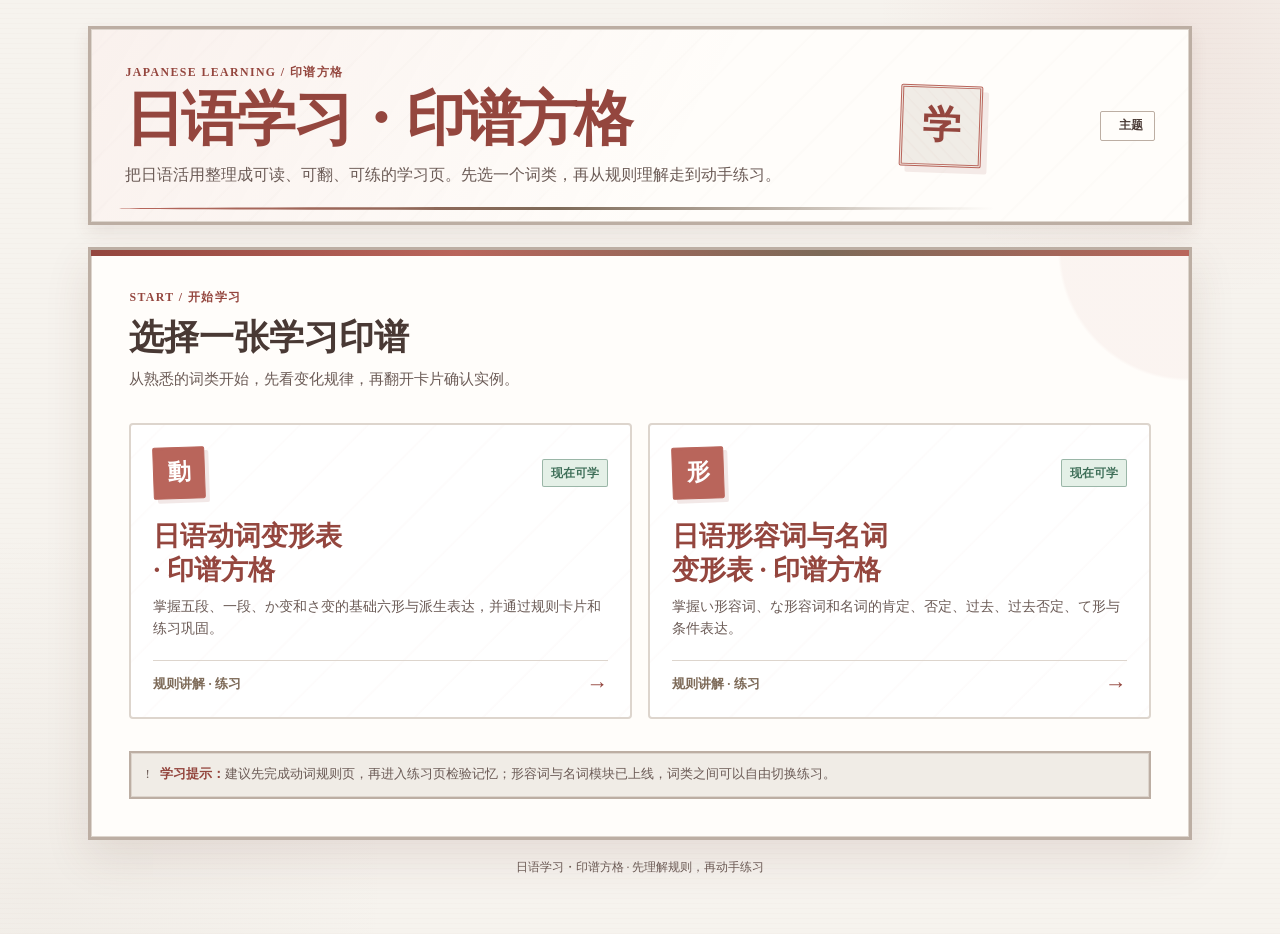
==== index.html @ 42e089d3 "fix: UI P0-P1 修复 + 双层直角框统一风格 - P0 对比度：5 套主题 muted/accent/success/danger 全部加深至 WCAG AA（muted 4.78-5.8" ====
<!doctype html>
<html lang="zh-CN">
<head>
  <meta charset="utf-8">
  <meta name="viewport" content="width=device-width, initial-scale=1">
  <link rel="stylesheet" href="css/themes.css">
  <script>
    /* Nihongo-Learn · 主题管理器（共享）
     * 三页统一引入（<head> 内同步执行，避免首屏闪烁）。
     * 用法：NihongoTheme.init() 初始化；NihongoTheme.apply(id) 切换；
     *       NihongoTheme.updateSwitcher() 同步面板选中态（渲染后调用）。
     * 持久化：localStorage "nihongo-learn-theme"（全站共享，三页一致）。
     */
    (function () {
      "use strict";

      var THEME_KEY = "nihongo-learn-theme";
      var DEFAULT_THEME = "aka";
      var THEMES = ["aka", "sumi", "koke", "kon", "fuji"];
      var THEME_LABELS = {
        aka: "印谱・朱红",
        sumi: "墨流・墨青",
        koke: "苔庭・苔绿",
        kon: "蓝染・绀蓝",
        fuji: "藤棚・藤紫"
      };

      function current() {
        try {
          var value = window.localStorage.getItem(THEME_KEY);
          return THEMES.indexOf(value) >= 0 ? value : DEFAULT_THEME;
        } catch (error) {
          return DEFAULT_THEME;
        }
      }

      function apply(themeId) {
        var id = THEMES.indexOf(themeId) >= 0 ? themeId : DEFAULT_THEME;
        document.documentElement.setAttribute("data-theme", id);
        try {
          window.localStorage.setItem(THEME_KEY, id);
        } catch (error) {
          /* 隐私模式等场景静默降级 */
        }
        return id;
      }

      function updateSwitcher() {
        var active = current();
        var options = document.querySelectorAll(".theme-option[data-theme-id]");
        for (var i = 0; i < options.length; i += 1) {
          options[i].setAttribute("aria-pressed", String(options[i].getAttribute("data-theme-id") === active));
        }
        var buttons = document.querySelectorAll(".theme-switcher-button");
        for (var j = 0; j < buttons.length; j += 1) {
          buttons[j].setAttribute("aria-label", "切换主题配色，当前：" + (THEME_LABELS[active] || active));
        }
      }

      function init() {
        apply(current());
      }

      window.NihongoTheme = {
        apply: apply,
        current: current,
        updateSwitcher: updateSwitcher,
        init: init,
        themes: THEMES,
        labels: THEME_LABELS
      };
    })();

  </script>
  <meta name="color-scheme" content="light">
  <meta name="description" content="日语学习・印谱方格：用清晰的表格、规则卡片和练习整理日语活用。">
  <title>日语学习・印谱方格</title>
  <style>
    /* 主题变量已外置至 css/themes.css（NihongoTheme 驱动） */

    * {
      box-sizing: border-box;
    }

    html {
      scroll-behavior: smooth;
    }

    body {
      min-width: 320px;
      margin: 0;
      color: var(--ink);
      background:
        radial-gradient(circle at 91% 2%, rgba(var(--vermilion-rgb), .1), transparent 18rem),
        radial-gradient(circle at 3% 94%, rgba(var(--accent-rgb), .06), transparent 22rem),
        repeating-linear-gradient(0deg, rgba(var(--vermilion-deep-rgb), .018) 0 1px, transparent 1px 5px),
        var(--paper);
      font-size: 15px;
      line-height: 1.55;
    }

    body::before {
      position: fixed;
      z-index: -1;
      inset: 0;
      pointer-events: none;
      background:
        repeating-radial-gradient(circle at 0 100%, transparent 0 17px, rgba(var(--vermilion-rgb), .04) 18px 19px, transparent 20px 36px),
        linear-gradient(135deg, transparent 0 47%, rgba(var(--vermilion-rgb), .022) 48% 49%, transparent 50% 100%);
      background-size: 72px 42px, 100% 100%;
      opacity: .42;
    }

    a {
      color: inherit;
    }

    a:focus-visible {
      outline: 3px solid rgba(var(--vermilion-deep-rgb), .48);
      outline-offset: 4px;
    }

    .visually-hidden {
      position: absolute;
      width: 1px;
      height: 1px;
      padding: 0;
      margin: -1px;
      overflow: hidden;
      clip: rect(0, 0, 0, 0);
      white-space: nowrap;
      border: 0;
    }

    .page {
      width: min(1180px, 100%);
      margin: 0 auto;
      padding: 26px clamp(12px, 3vw, 42px) 58px;
    }

    .eyebrow {
      margin: 0 0 6px;
      color: var(--vermilion-deep);
      font-size: .74rem;
      font-weight: 900;
      letter-spacing: .12em;
      text-transform: uppercase;
    }

    .page-heading {
      position: relative;
      display: flex;
      align-items: center;
      justify-content: space-between;
      gap: 20px;
      padding: clamp(20px, 4vw, 34px);
      border: 3px solid var(--line-strong);
      border-radius: 0;
      background:
        linear-gradient(120deg, rgba(var(--vermilion-rgb), .08), transparent 55%),
        repeating-linear-gradient(135deg, transparent 0 18px, rgba(var(--accent-rgb), .018) 19px 20px, transparent 21px 38px),
        var(--surface);
      box-shadow: var(--shadow-small), inset 0 0 0 1px var(--line);
      overflow: hidden;
    }

    .page-heading::after {
      position: absolute;
      right: 28px;
      bottom: 12px;
      left: 28px;
      height: 3px;
      border-radius: 50%;
      background: linear-gradient(90deg, var(--vermilion), var(--accent-muted), transparent 84%);
      content: "";
    }

    .page-heading > * {
      position: relative;
      z-index: 1;
    }

    .page-heading h1 {
      margin: 0;
      color: var(--vermilion-deep);
      font-family: var(--display);
      font-size: clamp(2rem, 5vw, 3.7rem);
      letter-spacing: -.05em;
      line-height: 1.1;
    }

    .page-heading p:last-child {
      max-width: 700px;
      margin: 11px 0 0;
      color: var(--muted);
      font-size: 1rem;
    }

    .page-heading-mark {
      display: grid;
      width: 82px;
      height: 82px;
      flex: 0 0 auto;
      place-items: center;
      border: 3px double var(--vermilion);
      border-radius: 2px;
      color: var(--vermilion-deep);
      background:
        repeating-linear-gradient(45deg, transparent 0 8px, rgba(var(--vermilion-rgb), .035) 9px 10px),
        var(--wash);
      box-shadow: 6px 6px 0 rgba(var(--vermilion-deep-rgb), .1);
      font-family: var(--display);
      font-size: 2.4rem;
      font-weight: 900;
      transform: rotate(2deg);
    }

    .home-shell {
      position: relative;
      display: grid;
      gap: 32px;
      margin-top: 22px;
      padding: clamp(18px, 4vw, 38px);
      border: 3px solid var(--line-strong);
      border-radius: 0;
      background:
        radial-gradient(circle at 100% 0, rgba(var(--vermilion-rgb), .06) 0 8rem, transparent 8.2rem),
        var(--surface);
      box-shadow: var(--shadow), inset 0 0 0 1px var(--line);
      isolation: isolate;
      overflow: hidden;
    }

    .home-shell::before {
      position: absolute;
      z-index: 2;
      inset: 0 0 auto;
      height: 6px;
      background: linear-gradient(90deg, var(--vermilion-deep), var(--vermilion), var(--accent-muted), var(--vermilion));
      content: "";
    }

    .section-heading {
      display: grid;
      gap: 4px;
    }

    .section-heading h2 {
      margin: 0;
      color: var(--ink);
      font-family: var(--display);
      font-size: clamp(1.5rem, 3vw, 2.2rem);
      line-height: 1.2;
    }

    .section-heading p:last-child {
      max-width: 700px;
      margin: 5px 0 0;
      color: var(--muted);
    }

    .module-grid {
      display: grid;
      grid-template-columns: repeat(2, minmax(0, 1fr));
      gap: 16px;
    }

    .module-card {
      display: grid;
      min-height: 280px;
      gap: 20px;
      padding: 22px;
      border: 2px solid var(--line);
      border-radius: 4px;
      background:
        repeating-linear-gradient(135deg, transparent 0 22px, rgba(var(--vermilion-rgb), .018) 23px 24px, transparent 25px 48px),
        var(--surface-strong);
      text-decoration: none;
      transition: border-color .25s ease, box-shadow .25s ease, transform .25s ease, background-color .25s ease;
    }

    a.module-card:hover {
      border-color: var(--vermilion);
      background-color: var(--vermilion-soft);
      box-shadow: 7px 8px 0 rgba(var(--vermilion-deep-rgb), .1);
      transform: translateY(-3px);
    }

    .module-card.is-coming-soon {
      border-style: dashed;
      background: var(--wash);
      opacity: .86;
    }

    .module-card-top,
    .module-card-footer {
      display: flex;
      align-items: center;
      justify-content: space-between;
      gap: 12px;
    }

    .module-seal {
      display: grid;
      width: 52px;
      height: 52px;
      place-items: center;
      border: 3px double var(--vermilion);
      border-radius: 2px;
      color: var(--surface-strong);
      background: var(--vermilion);
      box-shadow: 4px 4px 0 rgba(var(--vermilion-deep-rgb), .12);
      font-family: var(--display);
      font-size: 1.45rem;
      font-weight: 900;
      transform: rotate(-2deg);
    }

    .is-coming-soon .module-seal {
      border-color: var(--accent-muted);
      color: var(--vermilion-deep);
      background: var(--surface-strong);
      box-shadow: none;
    }

    .module-status {
      padding: 4px 8px;
      border: 1px solid var(--line-strong);
      border-radius: 2px;
      color: var(--muted);
      background: var(--wash);
      font-size: .74rem;
      font-weight: 900;
    }

    .module-status.is-ready {
      border-color: rgba(var(--success-rgb), .45);
      color: var(--success);
      background: var(--success-soft);
    }

    .module-card h3 {
      margin: 0;
      color: var(--vermilion-deep);
      font-family: var(--display);
      font-size: clamp(1.25rem, 2.5vw, 1.7rem);
      line-height: 1.25;
    }

    .module-card p {
      margin: 9px 0 0;
      color: var(--muted);
      font-size: .88rem;
    }

    .module-card-footer {
      align-self: end;
      padding-top: 13px;
      border-top: 1px solid var(--line);
      color: var(--accent-muted);
      font-size: .8rem;
      font-weight: 900;
    }

    .module-card-footer span:last-child {
      color: var(--vermilion-deep);
      font-size: 1.35rem;
      line-height: 1;
    }

    .home-note {
      display: flex;
      align-items: start;
      gap: 10px;
      padding: 12px 14px;
      border: 2px solid var(--line-strong);
      box-shadow: inset 0 0 0 1px var(--line);
      color: var(--muted);
      background: var(--wash);
      font-size: .8rem;
    }

    .home-note strong {
      color: var(--vermilion-deep);
    }

    .home-footer {
      margin-top: 18px;
      color: var(--muted);
      font-size: .74rem;
      text-align: center;
    }

    @media (max-width: 640px) {
      .page {
        padding: 12px 9px 38px;
      }

      .page-heading {
        align-items: start;
        padding: 19px 16px 23px;
      }

      .page-heading-mark {
        width: 54px;
        height: 54px;
        font-size: 1.55rem;
      }

      .page-heading p:last-child {
        font-size: .88rem;
      }

      .home-shell {
        gap: 24px;
        margin-top: 14px;
        padding: 17px 13px;
      }

      .module-grid {
        grid-template-columns: 1fr;
      }

      .module-card {
        min-height: 240px;
        padding: 18px;
      }
    }

    @media (prefers-reduced-motion: reduce) {
      *,
      *::before,
      *::after {
        scroll-behavior: auto !important;
        transition-duration: .01ms !important;
      }
    }
  </style>
</head>
<body>
  <div class="page">
    <header class="page-heading">
      <div>
        <p class="eyebrow">Japanese Learning / 印谱方格</p>
        <h1>日语学习・印谱方格</h1>
        <p>把日语活用整理成可读、可翻、可练的学习页。先选一个词类，再从规则理解走到动手练习。</p>
      </div>
      <div class="page-heading-mark" aria-hidden="true">学</div>
      <div class="theme-switcher">
        <button class="theme-switcher-button" type="button" data-action="toggle-theme-panel"
          aria-expanded="false" aria-haspopup="true">
          <span class="theme-swatch" style="background: var(--vermilion)"></span>主题
        </button>
        <div class="theme-panel" role="menu" aria-label="选择主题配色">
          <button class="theme-option" type="button" role="menuitemradio" data-action="select-theme" data-theme-id="aka" aria-pressed="false">
            <span class="theme-swatch" style="background: #b9655b"></span>印谱・朱红
          </button>
          <button class="theme-option" type="button" role="menuitemradio" data-action="select-theme" data-theme-id="sumi" aria-pressed="false">
            <span class="theme-swatch" style="background: #55617a"></span>墨流・墨青
          </button>
          <button class="theme-option" type="button" role="menuitemradio" data-action="select-theme" data-theme-id="koke" aria-pressed="false">
            <span class="theme-swatch" style="background: #5d7a52"></span>苔庭・苔绿
          </button>
          <button class="theme-option" type="button" role="menuitemradio" data-action="select-theme" data-theme-id="kon" aria-pressed="false">
            <span class="theme-swatch" style="background: #41689c"></span>蓝染・绀蓝
          </button>
          <button class="theme-option" type="button" role="menuitemradio" data-action="select-theme" data-theme-id="fuji" aria-pressed="false">
            <span class="theme-swatch" style="background: #8a72ab"></span>藤棚・藤紫
          </button>
        </div>
      </div>
    </header>

    <main class="home-shell">
      <section aria-labelledby="module-title">
        <div class="section-heading">
          <p class="eyebrow">Start / 开始学习</p>
          <h2 id="module-title">选择一张学习印谱</h2>
          <p>从熟悉的词类开始，先看变化规律，再翻开卡片确认实例。</p>
        </div>
      </section>

      <section class="module-grid" aria-label="学习内容">
        <a class="module-card" href="verb-conjugation-stamp.html?view=rules">
          <div class="module-card-top">
            <span class="module-seal" aria-hidden="true">動</span>
            <span class="module-status is-ready">现在可学</span>
          </div>
          <div>
            <h3>日语动词变形表<br>· 印谱方格</h3>
            <p>掌握五段、一段、か变和さ变的基础六形与派生表达，并通过规则卡片和练习巩固。</p>
          </div>
          <div class="module-card-footer">
            <span>规则讲解 · 练习</span>
            <span aria-hidden="true">→</span>
          </div>
        </a>

        <a class="module-card" href="adj-noun-stamp.html?view=rules">
          <div class="module-card-top">
            <span class="module-seal" aria-hidden="true">形</span>
            <span class="module-status is-ready">现在可学</span>
          </div>
          <div>
            <h3>日语形容词与名词<br>变形表 · 印谱方格</h3>
            <p>掌握い形容词、な形容词和名词的肯定、否定、过去、过去否定、て形与条件表达。</p>
          </div>
          <div class="module-card-footer">
            <span>规则讲解 · 练习</span>
            <span aria-hidden="true">→</span>
          </div>
        </a>
      </section>

      <aside class="home-note">
        <span aria-hidden="true">!</span>
        <span><strong>学习提示：</strong>建议先完成动词规则页，再进入练习页检验记忆；形容词与名词模块已上线，词类之间可以自由切换练习。</span>
      </aside>
    </main>

    <footer class="home-footer">日语学习・印谱方格 · 先理解规则，再动手练习</footer>
  </div>
  <script>
    // 首页主题切换（静态页，无 appShell 事件委托）
    document.addEventListener("click", function (event) {
      var toggle = event.target.closest("[data-action='toggle-theme-panel']");
      if (toggle) {
        var switcher = toggle.closest(".theme-switcher");
        if (switcher) {
          var open = !switcher.classList.contains("is-open");
          switcher.classList.toggle("is-open", open);
          toggle.setAttribute("aria-expanded", String(open));
        }
        return;
      }
      var option = event.target.closest("[data-action='select-theme']");
      if (option) {
        window.NihongoTheme.apply(option.getAttribute("data-theme-id"));
        document.querySelectorAll(".theme-switcher").forEach(function (el) {
          el.classList.remove("is-open");
        });
        window.NihongoTheme.updateSwitcher();
      }
    });
    window.NihongoTheme.init();
    window.NihongoTheme.updateSwitcher();
  </script>
</body>
</html>
---- css/themes.css ----
/* Nihongo-Learn · 印谱方格主题系统（共享）
 * 三页（index / verb-conjugation-stamp / adj-noun-stamp）统一引入。
 * 默认「印谱・朱红」（:root），另含 墨流・苔庭・蓝染・藤棚 四套，
 * 通过 <html data-theme="..."> 切换，页面 <style> 全部引用 var(--*) 同步变色。
 */

:root {
  /* 纸面与墨色 */
  --paper: #f6f3ee;
  --surface: #fffdfa;
  --surface-strong: #ffffff;
  --ink: #493934;
  --muted: #6b5b56;
  --line: #ddd5cd;
  --line-strong: #bcaea3;

  /* 主色（印谱朱）与派生 */
  --vermilion: #b9655b;
  --vermilion-rgb: 185, 101, 91;
  --vermilion-deep: #94463e;
  --vermilion-deep-rgb: 148, 70, 62;
  --vermilion-soft: #f1dcd6;
  --accent-muted: #7d6a58;
  --accent-rgb: 155, 137, 120;
  --wash: #f0ece6;
  --wash-hover: #ebe4dc;

  /* 状态色 */
  --success: #3f6f59;
  --success-rgb: 63, 111, 89;
  --success-soft: #e4f0e7;
  --danger: #94423d;
  --danger-soft: #f6e3e0;

  /* 阴影与氛围色（rgb 供 rgba(var(--*-rgb), a) 使用） */
  --shadow: 0 18px 42px rgba(100, 55, 43, .12);
  --shadow-small: 0 7px 16px rgba(100, 55, 43, .09);
  --shadow-rgb: 100, 55, 43;
  --surface-rgb: 255, 253, 248;

  /* 排版 */
  --radius: 9px;
  --radius-small: 4px;
  --display: "Noto Serif SC", "Yu Mincho", "Hiragino Mincho ProN", serif;
  --sans: "Segoe UI", "Noto Sans SC", "Microsoft YaHei", sans-serif;
  --mono: "Cascadia Mono", "SFMono-Regular", Consolas, monospace;
}

/* ── 墨流（墨蓝灰） ─────────────────────────── */
[data-theme="sumi"] {
  --paper: #f3f1ea;
  --surface: #fcfbf7;
  --surface-strong: #ffffff;
  --ink: #33343a;
  --muted: #62626b;
  --line: #d8d6cf;
  --line-strong: #b3b2ab;

  --vermilion: #55617a;
  --vermilion-rgb: 85, 97, 122;
  --vermilion-deep: #3c4659;
  --vermilion-deep-rgb: 60, 70, 89;
  --vermilion-soft: #e2e6ee;
  --accent-muted: #6f6f78;
  --accent-rgb: 139, 141, 150;
  --wash: #ece9e1;
  --wash-hover: #e5e1d7;

  --success: #4f6d52;
  --success-soft: #e5ede2;
  --danger: #8a4e49;
  --danger-soft: #f3e3e0;

  --shadow: 0 18px 42px rgba(51, 54, 66, .14);
  --shadow-small: 0 7px 16px rgba(51, 54, 66, .1);
  --shadow-rgb: 51, 54, 66;
  --surface-rgb: 252, 251, 247;
}

/* ── 苔庭（苔绿） ─────────────────────────── */
[data-theme="koke"] {
  --paper: #f4f3e8;
  --surface: #fcfcf5;
  --surface-strong: #ffffff;
  --ink: #3a3f34;
  --muted: #676a5b;
  --line: #d9d8c8;
  --line-strong: #b6b59f;

  --vermilion: #5d7a52;
  --vermilion-rgb: 93, 122, 82;
  --vermilion-deep: #435c39;
  --vermilion-deep-rgb: 67, 92, 57;
  --vermilion-soft: #e4ecdc;
  --accent-muted: #6f725c;
  --accent-rgb: 140, 143, 120;
  --wash: #efeedd;
  --wash-hover: #e7e6d0;

  --success: #47664e;
  --success-soft: #e3ede2;
  --danger: #874b44;
  --danger-soft: #f2e2de;

  --shadow: 0 18px 42px rgba(58, 63, 52, .14);
  --shadow-small: 0 7px 16px rgba(58, 63, 52, .1);
  --shadow-rgb: 58, 63, 52;
  --surface-rgb: 252, 252, 245;
}

/* ── 蓝染（绀蓝） ─────────────────────────── */
[data-theme="kon"] {
  --paper: #f1f4f7;
  --surface: #fafcfd;
  --surface-strong: #ffffff;
  --ink: #34404d;
  --muted: #616d7a;
  --line: #d5dde4;
  --line-strong: #b0bcc7;

  --vermilion: #41689c;
  --vermilion-rgb: 65, 104, 156;
  --vermilion-deep: #2f4d75;
  --vermilion-deep-rgb: 47, 77, 117;
  --vermilion-soft: #dce8f4;
  --accent-muted: #62748a;
  --accent-rgb: 127, 145, 164;
  --wash: #e8eef3;
  --wash-hover: #dfe7ee;

  --success: #40695f;
  --success-soft: #e0ece7;
  --danger: #884d51;
  --danger-soft: #f2e3e3;

  --shadow: 0 18px 42px rgba(52, 64, 77, .15);
  --shadow-small: 0 7px 16px rgba(52, 64, 77, .11);
  --shadow-rgb: 52, 64, 77;
  --surface-rgb: 250, 252, 253;
}

/* ── 藤棚（藤紫） ─────────────────────────── */
[data-theme="fuji"] {
  --paper: #f5f2f7;
  --surface: #fcfbfd;
  --surface-strong: #ffffff;
  --ink: #423b4d;
  --muted: #6d6578;
  --line: #ded8e6;
  --line-strong: #c0b6d1;

  --vermilion: #8a72ab;
  --vermilion-rgb: 138, 114, 171;
  --vermilion-deep: #695186;
  --vermilion-deep-rgb: 105, 81, 134;
  --vermilion-soft: #ebe4f3;
  --accent-muted: #756c81;
  --accent-rgb: 151, 140, 168;
  --wash: #f0ebf4;
  --wash-hover: #e9e2ef;

  --success: #5c6b50;
  --success-soft: #e8ece0;
  --danger: #884d5d;
  --danger-soft: #f2e3e7;

  --shadow: 0 18px 42px rgba(66, 59, 77, .15);
  --shadow-small: 0 7px 16px rgba(66, 59, 77, .11);
  --shadow-rgb: 66, 59, 77;
  --surface-rgb: 252, 251, 253;
}

/* ── 主题切换控件 ─────────────────────────── */
.theme-switcher {
  position: relative;
  flex: 0 0 auto;
}

.theme-switcher-button {
  display: inline-flex;
  align-items: center;
  gap: 7px;
  padding: 6px 11px;
  border: 1px solid var(--line-strong);
  border-radius: 2px;
  color: var(--ink);
  background: var(--surface);
  cursor: pointer;
  font-size: .74rem;
  font-weight: 900;
  transition: border-color .2s ease, color .2s ease;
}

.theme-switcher-button:hover {
  border-color: var(--vermilion);
  color: var(--vermilion-deep);
}

.theme-panel {
  position: absolute;
  top: calc(100% + 9px);
  right: 0;
  z-index: 60;
  display: none;
  grid-template-columns: 1fr 1fr;
  gap: 5px;
  min-width: 236px;
  padding: 9px;
  border: 1px solid var(--line-strong);
  border-radius: 4px;
  background: var(--surface-strong);
  box-shadow: var(--shadow);
}

.theme-switcher.is-open .theme-panel {
  display: grid;
}

.theme-option {
  display: flex;
  align-items: center;
  gap: 8px;
  padding: 7px 9px;
  border: 0;
  border-radius: 2px;
  color: var(--ink);
  background: transparent;
  cursor: pointer;
  font-size: .74rem;
  font-weight: 800;
  text-align: left;
}

.theme-option:hover {
  background: var(--wash);
}

.theme-option[aria-pressed="true"] {
  color: var(--vermilion-deep);
  background: var(--vermilion-soft);
}

.theme-option .theme-swatch {
  display: inline-block;
  width: 15px;
  height: 15px;
  flex: 0 0 auto;
  border: 2px solid rgba(0, 0, 0, .1);
  border-radius: 50%;
}

/* 全局键盘焦点（P0） */
:focus-visible {
  outline: 3px solid var(--vermilion);
  outline-offset: 2px;
}
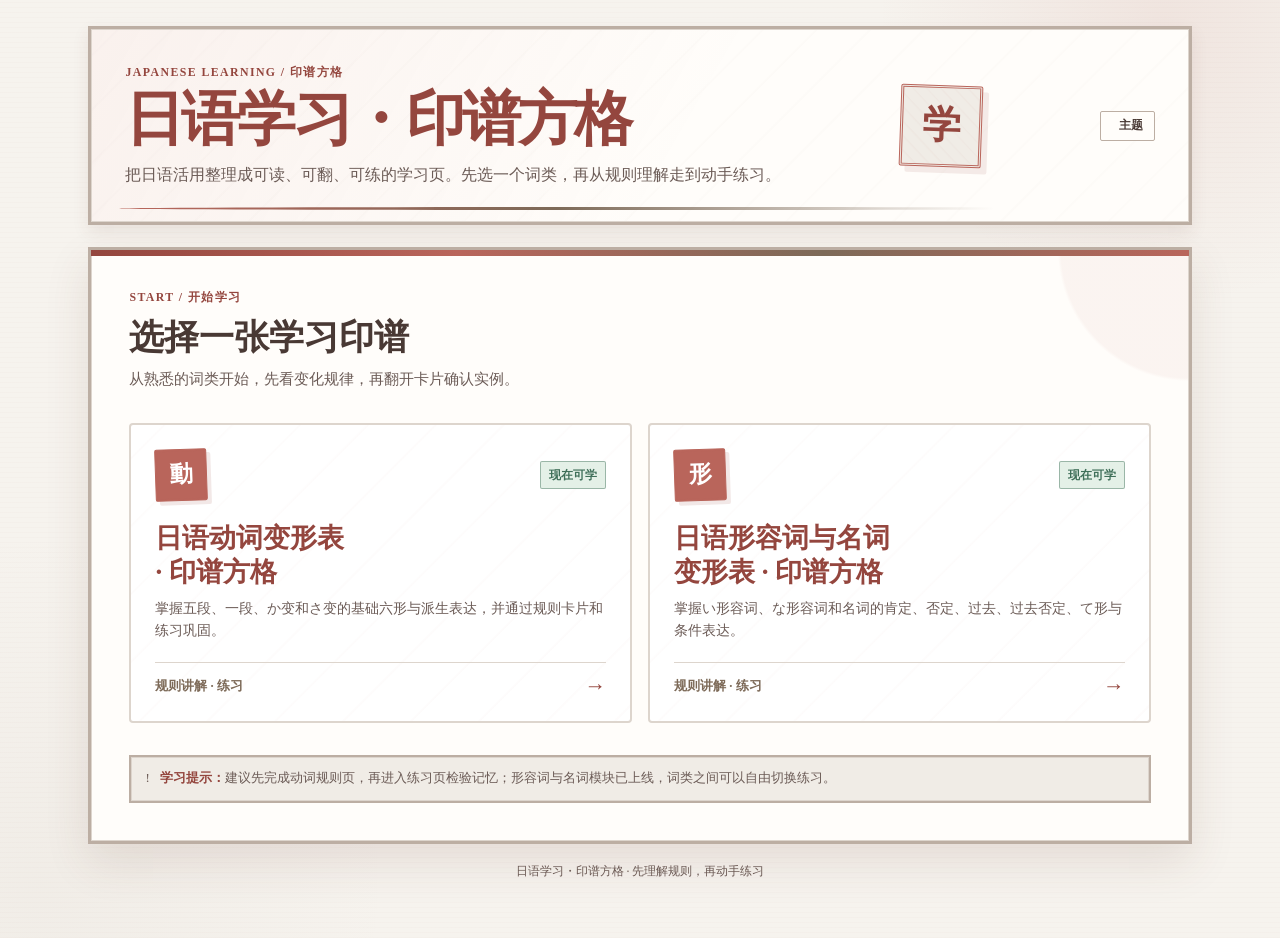
==== commit ef2f1532: "feat: UI P2-P3 打磨——间距网格/触控目标/中间断点/锚点/折叠/ESC - P2：核心容器间距归并至 8px 网格；themes.css 新增 ≤640px 触控目标 ≥40px、64" ====
--- a/index.html
+++ b/index.html
@@ -269,7 +269,7 @@
       display: grid;
       min-height: 280px;
       gap: 20px;
-      padding: 22px;
+      padding: 24px;
       border: 2px solid var(--line);
       border-radius: 4px;
       background:
@@ -542,6 +542,17 @@
         window.NihongoTheme.updateSwitcher();
       }
     });
+    // ESC 关闭主题面板
+    document.addEventListener("keydown", function (event) {
+      if (event.key === "Escape") {
+        document.querySelectorAll(".theme-switcher.is-open").forEach(function (el) {
+          el.classList.remove("is-open");
+        });
+        document.querySelectorAll('.theme-switcher-button[aria-expanded="true"]').forEach(function (btn) {
+          btn.setAttribute("aria-expanded", "false");
+        });
+      }
+    });
     window.NihongoTheme.init();
     window.NihongoTheme.updateSwitcher();
   </script>
--- a/css/themes.css
+++ b/css/themes.css
@@ -254,3 +254,19 @@
   outline: 3px solid var(--vermilion);
   outline-offset: 2px;
 }
+
+/* ── P2：移动端触控目标 ≥40px ─────────────── */
+@media (max-width: 640px) {
+  .type-chip, .mode-button, .theme-option, .theme-switcher-button, .count-select {
+    padding-top: 10px;
+    padding-bottom: 10px;
+    min-height: 40px;
+  }
+}
+
+/* ── P2：中间断点 641-768px 结果区单列 ─────── */
+@media (max-width: 768px) and (min-width: 641px) {
+  .result-summary {
+    grid-template-columns: 1fr;
+  }
+}
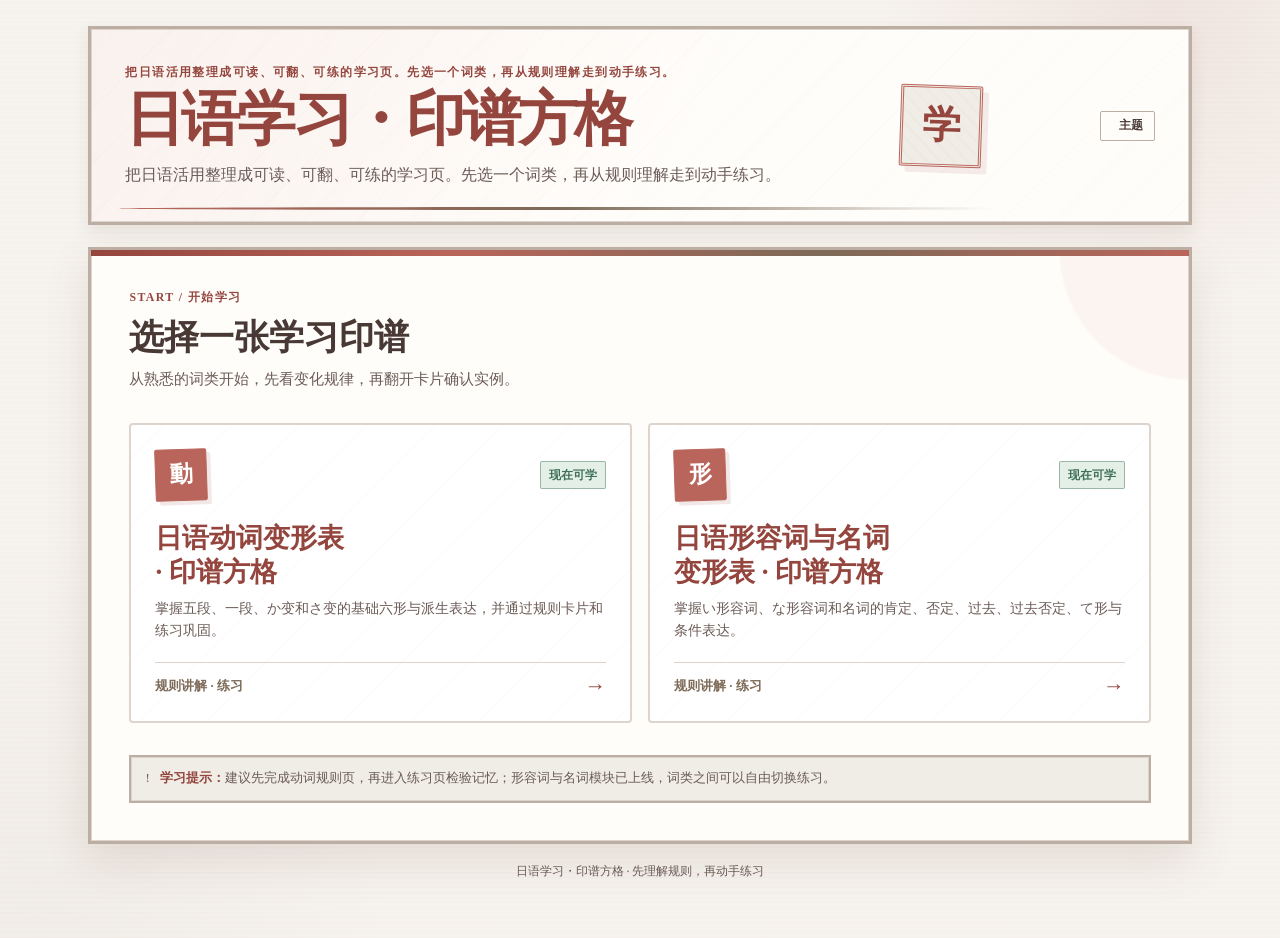
==== commit 0506413e: "feat: 主题切换同步更新顶部说明区文案 - verb/adj：THEME_HEADLINE 五套主题文案（suffix/desc/edition），切换主题时标题后缀（印谱方格→墨流ノート等）、描" ====
--- a/index.html
+++ b/index.html
@@ -540,6 +540,7 @@
           el.classList.remove("is-open");
         });
         window.NihongoTheme.updateSwitcher();
+        applyThemeHeadline();
       }
     });
     // ESC 关闭主题面板
@@ -553,8 +554,46 @@
         });
       }
     });
+    // 顶部说明区文案：随主题切换（语境/语气与主题含义一致）
+    var THEME_HEADLINE = {
+      aka: {
+        eyebrow: "Japanese Learning / 印谱方格",
+        title: "日语学习・印谱方格",
+        desc: "把日语活用整理成可读、可翻、可练的学习页。先选一个词类，再从规则理解走到动手练习。"
+      },
+      sumi: {
+        eyebrow: "Japanese Learning / 墨流",
+        title: "日语学习・墨流ノート",
+        desc: "墨流纸面之上，把日语活用整理成可读、可翻、可练的学习页。先选一个词类，再从规则理解走到动手练习。"
+      },
+      koke: {
+        eyebrow: "Japanese Learning / 苔庭",
+        title: "日语学习・苔庭ノート",
+        desc: "苔庭绿意之间，把日语活用整理成可读、可翻、可练的学习页。先选一个词类，再从规则理解走到动手练习。"
+      },
+      kon: {
+        eyebrow: "Japanese Learning / 蓝染",
+        title: "日语学习・蓝染ノート",
+        desc: "蓝染布纹之上，把日语活用整理成可读、可翻、可练的学习页。先选一个词类，再从规则理解走到动手练习。"
+      },
+      fuji: {
+        eyebrow: "Japanese Learning / 藤棚",
+        title: "日语学习・藤棚ノート",
+        desc: "藤棚花影之下，把日语活用整理成可读、可翻、可练的学习页。先选一个词类，再从规则理解走到动手练习。"
+      }
+    };
+    function applyThemeHeadline() {
+      var hl = THEME_HEADLINE[window.NihongoTheme.current()] || THEME_HEADLINE.aka;
+      var eyebrow = document.querySelector(".page-heading .eyebrow");
+      var title = document.querySelector(".page-heading h1");
+      var desc = document.querySelector(".page-heading > div > p");
+      if (eyebrow) eyebrow.textContent = hl.eyebrow;
+      if (title) title.textContent = hl.title;
+      if (desc) desc.textContent = hl.desc;
+    }
     window.NihongoTheme.init();
     window.NihongoTheme.updateSwitcher();
+    applyThemeHeadline();
   </script>
 </body>
 </html>
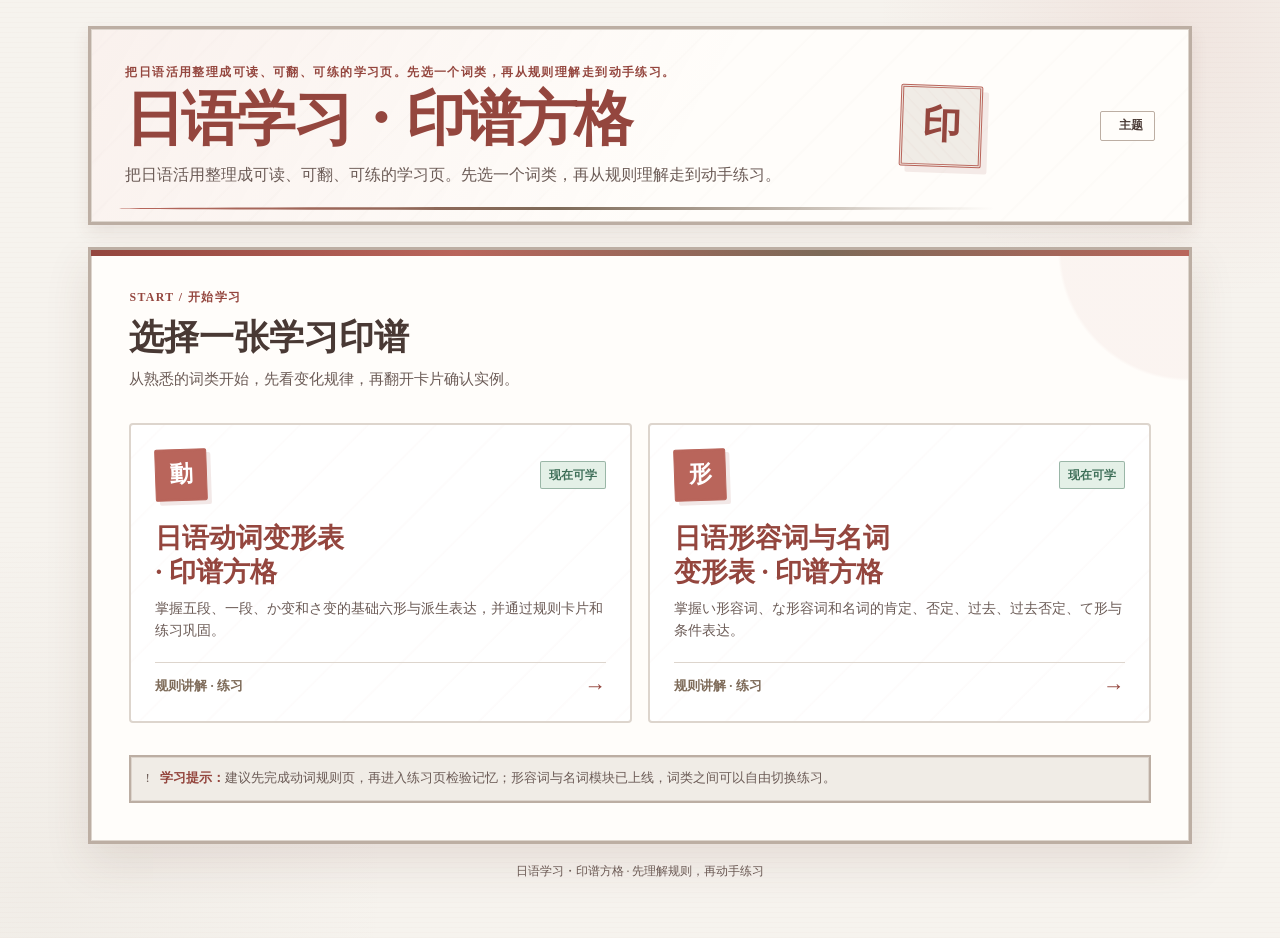
==== commit 033fbb7c: "feat: 顶部印章字随主题切换（印/墨/苔/蓝/藤） - THEME_HEADLINE 每主题新增 seal 字段；applyThemeHeadline 同步 .page-heading-mark " ====
--- a/index.html
+++ b/index.html
@@ -161,7 +161,6 @@
         repeating-linear-gradient(135deg, transparent 0 18px, rgba(var(--accent-rgb), .018) 19px 20px, transparent 21px 38px),
         var(--surface);
       box-shadow: var(--shadow-small), inset 0 0 0 1px var(--line);
-      overflow: hidden;
     }
 
     .page-heading::after {
@@ -559,27 +558,32 @@
       aka: {
         eyebrow: "Japanese Learning / 印谱方格",
         title: "日语学习・印谱方格",
-        desc: "把日语活用整理成可读、可翻、可练的学习页。先选一个词类，再从规则理解走到动手练习。"
+        desc: "把日语活用整理成可读、可翻、可练的学习页。先选一个词类，再从规则理解走到动手练习。",
+        seal: "印"
       },
       sumi: {
         eyebrow: "Japanese Learning / 墨流",
-        title: "日语学习・墨流ノート",
-        desc: "墨流纸面之上，把日语活用整理成可读、可翻、可练的学习页。先选一个词类，再从规则理解走到动手练习。"
+        title: "日语学习・墨流方格",
+        desc: "墨流纸面之上，把日语活用整理成可读、可翻、可练的学习页。先选一个词类，再从规则理解走到动手练习。",
+        seal: "墨"
       },
       koke: {
         eyebrow: "Japanese Learning / 苔庭",
-        title: "日语学习・苔庭ノート",
-        desc: "苔庭绿意之间，把日语活用整理成可读、可翻、可练的学习页。先选一个词类，再从规则理解走到动手练习。"
+        title: "日语学习・苔庭方格",
+        desc: "苔庭绿意之间，把日语活用整理成可读、可翻、可练的学习页。先选一个词类，再从规则理解走到动手练习。",
+        seal: "苔"
       },
       kon: {
         eyebrow: "Japanese Learning / 蓝染",
-        title: "日语学习・蓝染ノート",
-        desc: "蓝染布纹之上，把日语活用整理成可读、可翻、可练的学习页。先选一个词类，再从规则理解走到动手练习。"
+        title: "日语学习・蓝染方格",
+        desc: "蓝染布纹之上，把日语活用整理成可读、可翻、可练的学习页。先选一个词类，再从规则理解走到动手练习。",
+        seal: "蓝"
       },
       fuji: {
         eyebrow: "Japanese Learning / 藤棚",
-        title: "日语学习・藤棚ノート",
-        desc: "藤棚花影之下，把日语活用整理成可读、可翻、可练的学习页。先选一个词类，再从规则理解走到动手练习。"
+        title: "日语学习・藤棚方格",
+        desc: "藤棚花影之下，把日语活用整理成可读、可翻、可练的学习页。先选一个词类，再从规则理解走到动手练习。",
+        seal: "藤"
       }
     };
     function applyThemeHeadline() {
@@ -590,6 +594,8 @@
       if (eyebrow) eyebrow.textContent = hl.eyebrow;
       if (title) title.textContent = hl.title;
       if (desc) desc.textContent = hl.desc;
+      var seal = document.querySelector(".page-heading-mark");
+      if (seal) seal.textContent = hl.seal;
     }
     window.NihongoTheme.init();
     window.NihongoTheme.updateSwitcher();
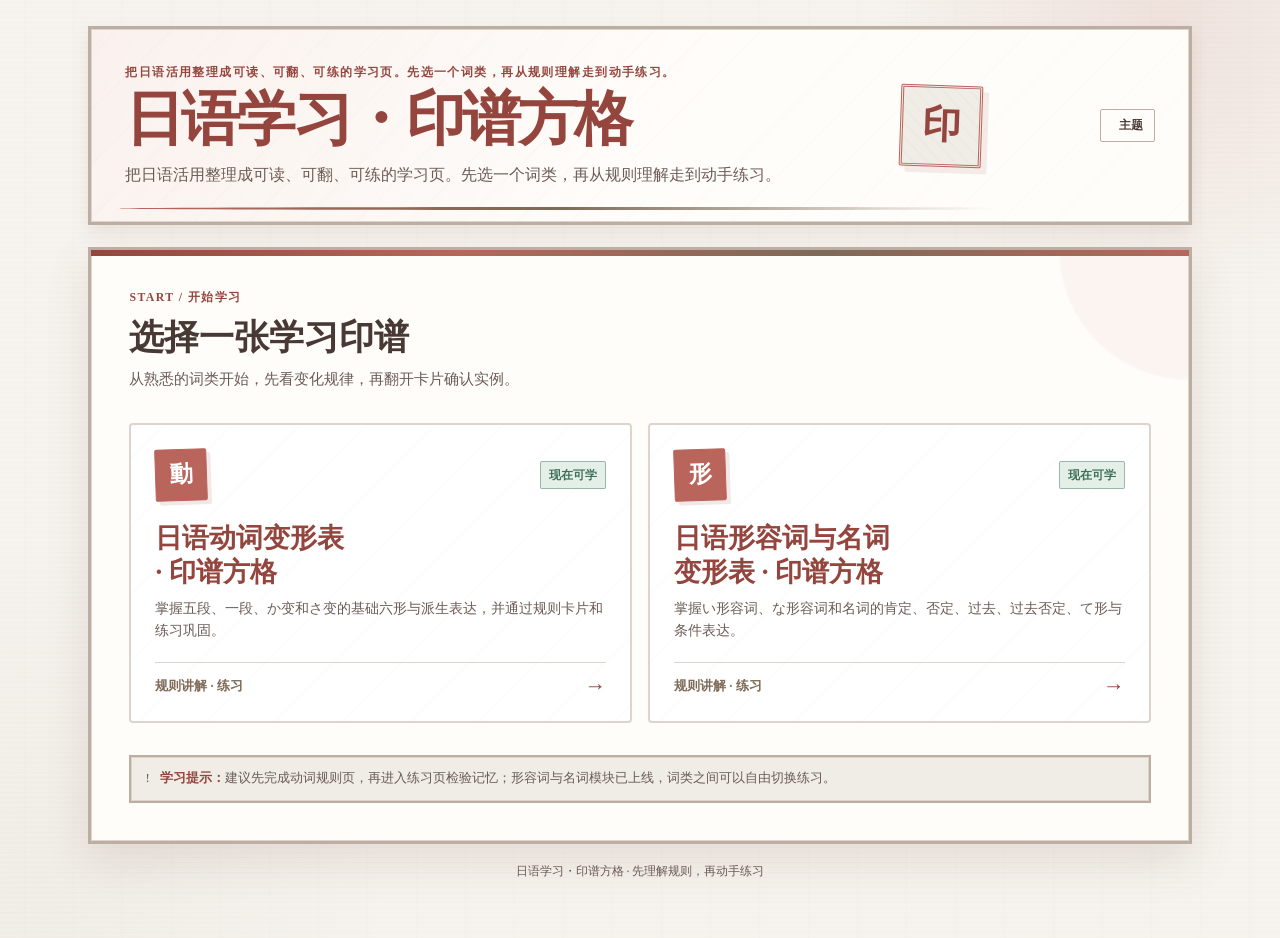
==== commit df1a5445: "feat: 完善五段音变实例与统一页面样式 为五段词尾各段变形补充同源代表词实例，将音便口诀、变形结果和例外说明整合到表格中，并统一首页与学习页的纸面纹理、焦点、速查表和响应式样式。\n\nCo-au" ====
--- a/index.html
+++ b/index.html
@@ -91,9 +91,10 @@
       margin: 0;
       color: var(--ink);
       background:
-        radial-gradient(circle at 91% 2%, rgba(var(--vermilion-rgb), .1), transparent 18rem),
+        radial-gradient(circle at 91% 2%, rgba(var(--vermilion-rgb), .12), transparent 18rem),
         radial-gradient(circle at 3% 94%, rgba(var(--accent-rgb), .06), transparent 22rem),
         repeating-linear-gradient(0deg, rgba(var(--vermilion-deep-rgb), .018) 0 1px, transparent 1px 5px),
+        repeating-linear-gradient(90deg, transparent 0 23px, rgba(var(--accent-rgb), .014) 24px 25px, transparent 26px 49px),
         var(--paper);
       font-size: 15px;
       line-height: 1.55;
@@ -105,19 +106,30 @@
       inset: 0;
       pointer-events: none;
       background:
-        repeating-radial-gradient(circle at 0 100%, transparent 0 17px, rgba(var(--vermilion-rgb), .04) 18px 19px, transparent 20px 36px),
-        linear-gradient(135deg, transparent 0 47%, rgba(var(--vermilion-rgb), .022) 48% 49%, transparent 50% 100%);
+        repeating-radial-gradient(circle at 0 100%, transparent 0 17px, rgba(var(--vermilion-rgb), .045) 18px 19px, transparent 20px 36px),
+        linear-gradient(135deg, transparent 0 47%, rgba(var(--vermilion-rgb), .025) 48% 49%, transparent 50% 100%);
       background-size: 72px 42px, 100% 100%;
-      opacity: .42;
+      opacity: .45;
     }
 
     a {
       color: inherit;
     }
 
+    button,
+    input {
+      font: inherit;
+    }
+
+    button {
+      color: inherit;
+    }
+
+    button:focus-visible,
+    input:focus-visible,
     a:focus-visible {
-      outline: 3px solid rgba(var(--vermilion-deep-rgb), .48);
-      outline-offset: 4px;
+      outline: 3px solid var(--vermilion);
+      outline-offset: 3px;
     }
 
     .visually-hidden {
--- a/css/themes.css
+++ b/css/themes.css
@@ -207,7 +207,7 @@
   min-width: 236px;
   padding: 9px;
   border: 1px solid var(--line-strong);
-  border-radius: 4px;
+  border-radius: 2px;
   background: var(--surface-strong);
   box-shadow: var(--shadow);
 }
@@ -252,7 +252,7 @@
 /* 全局键盘焦点（P0） */
 :focus-visible {
   outline: 3px solid var(--vermilion);
-  outline-offset: 2px;
+  outline-offset: 3px;
 }
 
 /* ── P2：移动端触控目标 ≥40px ─────────────── */
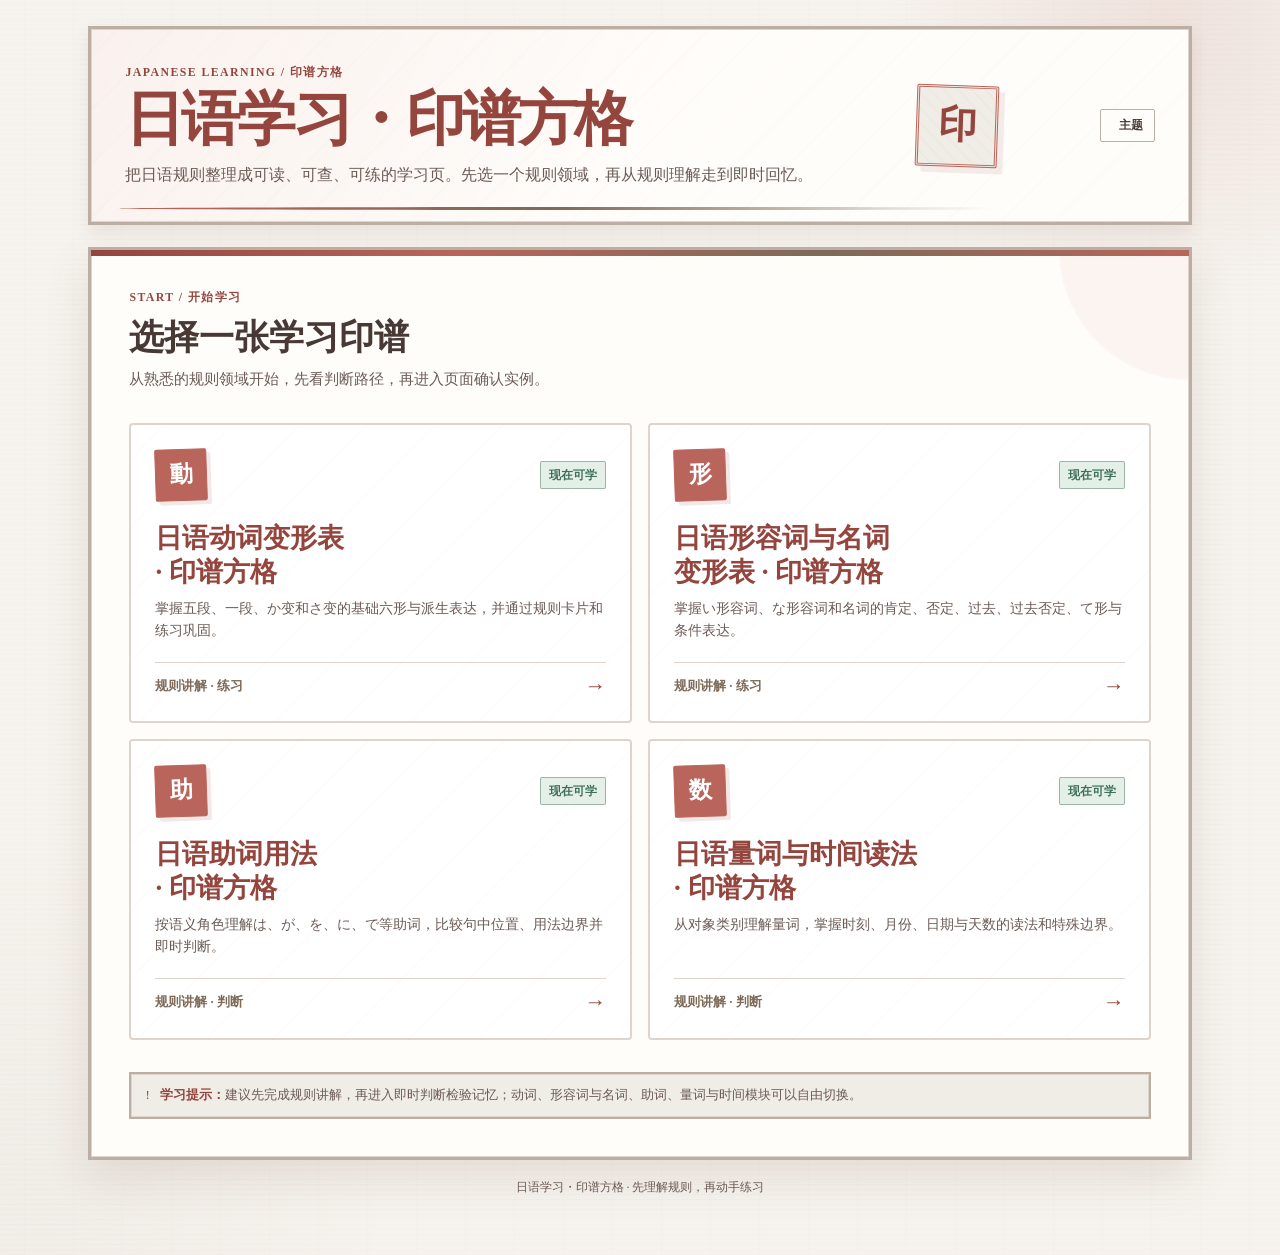
==== commit f7fefe15: "feat: 扩展助数词与助词规则学习路径 新增助数词与助词规则页面、数据模型和校验脚本，统一模块目录与主题管理，并更新相关文档与入口页面。\n\nCo-authored-by: Copilot <22" ====
--- a/index.html
+++ b/index.html
@@ -4,74 +4,7 @@
   <meta charset="utf-8">
   <meta name="viewport" content="width=device-width, initial-scale=1">
   <link rel="stylesheet" href="css/themes.css">
-  <script>
-    /* Nihongo-Learn · 主题管理器（共享）
-     * 三页统一引入（<head> 内同步执行，避免首屏闪烁）。
-     * 用法：NihongoTheme.init() 初始化；NihongoTheme.apply(id) 切换；
-     *       NihongoTheme.updateSwitcher() 同步面板选中态（渲染后调用）。
-     * 持久化：localStorage "nihongo-learn-theme"（全站共享，三页一致）。
-     */
-    (function () {
-      "use strict";
-
-      var THEME_KEY = "nihongo-learn-theme";
-      var DEFAULT_THEME = "aka";
-      var THEMES = ["aka", "sumi", "koke", "kon", "fuji"];
-      var THEME_LABELS = {
-        aka: "印谱・朱红",
-        sumi: "墨流・墨青",
-        koke: "苔庭・苔绿",
-        kon: "蓝染・绀蓝",
-        fuji: "藤棚・藤紫"
-      };
-
-      function current() {
-        try {
-          var value = window.localStorage.getItem(THEME_KEY);
-          return THEMES.indexOf(value) >= 0 ? value : DEFAULT_THEME;
-        } catch (error) {
-          return DEFAULT_THEME;
-        }
-      }
-
-      function apply(themeId) {
-        var id = THEMES.indexOf(themeId) >= 0 ? themeId : DEFAULT_THEME;
-        document.documentElement.setAttribute("data-theme", id);
-        try {
-          window.localStorage.setItem(THEME_KEY, id);
-        } catch (error) {
-          /* 隐私模式等场景静默降级 */
-        }
-        return id;
-      }
-
-      function updateSwitcher() {
-        var active = current();
-        var options = document.querySelectorAll(".theme-option[data-theme-id]");
-        for (var i = 0; i < options.length; i += 1) {
-          options[i].setAttribute("aria-pressed", String(options[i].getAttribute("data-theme-id") === active));
-        }
-        var buttons = document.querySelectorAll(".theme-switcher-button");
-        for (var j = 0; j < buttons.length; j += 1) {
-          buttons[j].setAttribute("aria-label", "切换主题配色，当前：" + (THEME_LABELS[active] || active));
-        }
-      }
-
-      function init() {
-        apply(current());
-      }
-
-      window.NihongoTheme = {
-        apply: apply,
-        current: current,
-        updateSwitcher: updateSwitcher,
-        init: init,
-        themes: THEMES,
-        labels: THEME_LABELS
-      };
-    })();
-
-  </script>
+  <script src="js/theme-manager.js"></script>
   <meta name="color-scheme" content="light">
   <meta name="description" content="日语学习・印谱方格：用清晰的表格、规则卡片和练习整理日语活用。">
   <title>日语学习・印谱方格</title>
@@ -278,7 +211,9 @@
 
     .module-card {
       display: grid;
+      grid-template-rows: auto 1fr auto;
       min-height: 280px;
+      min-width: 0;
       gap: 20px;
       padding: 24px;
       border: 2px solid var(--line);
@@ -454,7 +389,7 @@
       <div>
         <p class="eyebrow">Japanese Learning / 印谱方格</p>
         <h1>日语学习・印谱方格</h1>
-        <p>把日语活用整理成可读、可翻、可练的学习页。先选一个词类，再从规则理解走到动手练习。</p>
+        <p>把日语规则整理成可读、可查、可练的学习页。先选一个规则领域，再从规则理解走到即时回忆。</p>
       </div>
       <div class="page-heading-mark" aria-hidden="true">学</div>
       <div class="theme-switcher">
@@ -487,50 +422,22 @@
         <div class="section-heading">
           <p class="eyebrow">Start / 开始学习</p>
           <h2 id="module-title">选择一张学习印谱</h2>
-          <p>从熟悉的词类开始，先看变化规律，再翻开卡片确认实例。</p>
+          <p>从熟悉的规则领域开始，先看判断路径，再进入页面确认实例。</p>
         </div>
       </section>
 
-      <section class="module-grid" aria-label="学习内容">
-        <a class="module-card" href="verb-conjugation-stamp.html?view=rules">
-          <div class="module-card-top">
-            <span class="module-seal" aria-hidden="true">動</span>
-            <span class="module-status is-ready">现在可学</span>
-          </div>
-          <div>
-            <h3>日语动词变形表<br>· 印谱方格</h3>
-            <p>掌握五段、一段、か变和さ变的基础六形与派生表达，并通过规则卡片和练习巩固。</p>
-          </div>
-          <div class="module-card-footer">
-            <span>规则讲解 · 练习</span>
-            <span aria-hidden="true">→</span>
-          </div>
-        </a>
-
-        <a class="module-card" href="adj-noun-stamp.html?view=rules">
-          <div class="module-card-top">
-            <span class="module-seal" aria-hidden="true">形</span>
-            <span class="module-status is-ready">现在可学</span>
-          </div>
-          <div>
-            <h3>日语形容词与名词<br>变形表 · 印谱方格</h3>
-            <p>掌握い形容词、な形容词和名词的肯定、否定、过去、过去否定、て形与条件表达。</p>
-          </div>
-          <div class="module-card-footer">
-            <span>规则讲解 · 练习</span>
-            <span aria-hidden="true">→</span>
-          </div>
-        </a>
-      </section>
+      <section class="module-grid" data-module-grid aria-label="学习内容"></section>
 
       <aside class="home-note">
         <span aria-hidden="true">!</span>
-        <span><strong>学习提示：</strong>建议先完成动词规则页，再进入练习页检验记忆；形容词与名词模块已上线，词类之间可以自由切换练习。</span>
+        <span><strong>学习提示：</strong>建议先完成规则讲解，再进入即时判断检验记忆；动词、形容词与名词、助词、量词与时间模块可以自由切换。</span>
       </aside>
     </main>
 
     <footer class="home-footer">日语学习・印谱方格 · 先理解规则，再动手练习</footer>
   </div>
+  <script src="data/modules.js"></script>
+  <script src="js/module-catalog.js"></script>
   <script>
     // 首页主题切换（静态页，无 appShell 事件委托）
     document.addEventListener("click", function (event) {
@@ -570,31 +477,31 @@
       aka: {
         eyebrow: "Japanese Learning / 印谱方格",
         title: "日语学习・印谱方格",
-        desc: "把日语活用整理成可读、可翻、可练的学习页。先选一个词类，再从规则理解走到动手练习。",
+        desc: "把日语规则整理成可读、可查、可练的学习页。先选一个规则领域，再从规则理解走到即时回忆。",
         seal: "印"
       },
       sumi: {
         eyebrow: "Japanese Learning / 墨流",
         title: "日语学习・墨流方格",
-        desc: "墨流纸面之上，把日语活用整理成可读、可翻、可练的学习页。先选一个词类，再从规则理解走到动手练习。",
+        desc: "墨流纸面之上，把日语规则整理成可读、可查、可练的学习页。先选一个规则领域，再从规则理解走到即时回忆。",
         seal: "墨"
       },
       koke: {
         eyebrow: "Japanese Learning / 苔庭",
         title: "日语学习・苔庭方格",
-        desc: "苔庭绿意之间，把日语活用整理成可读、可翻、可练的学习页。先选一个词类，再从规则理解走到动手练习。",
+        desc: "苔庭绿意之间，把日语规则整理成可读、可查、可练的学习页。先选一个规则领域，再从规则理解走到即时回忆。",
         seal: "苔"
       },
       kon: {
         eyebrow: "Japanese Learning / 蓝染",
         title: "日语学习・蓝染方格",
-        desc: "蓝染布纹之上，把日语活用整理成可读、可翻、可练的学习页。先选一个词类，再从规则理解走到动手练习。",
+        desc: "蓝染布纹之上，把日语规则整理成可读、可查、可练的学习页。先选一个规则领域，再从规则理解走到即时回忆。",
         seal: "蓝"
       },
       fuji: {
         eyebrow: "Japanese Learning / 藤棚",
         title: "日语学习・藤棚方格",
-        desc: "藤棚花影之下，把日语活用整理成可读、可翻、可练的学习页。先选一个词类，再从规则理解走到动手练习。",
+        desc: "藤棚花影之下，把日语规则整理成可读、可查、可练的学习页。先选一个规则领域，再从规则理解走到即时回忆。",
         seal: "藤"
       }
     };
@@ -602,7 +509,7 @@
       var hl = THEME_HEADLINE[window.NihongoTheme.current()] || THEME_HEADLINE.aka;
       var eyebrow = document.querySelector(".page-heading .eyebrow");
       var title = document.querySelector(".page-heading h1");
-      var desc = document.querySelector(".page-heading > div > p");
+      var desc = document.querySelector(".page-heading > div > p:last-child");
       if (eyebrow) eyebrow.textContent = hl.eyebrow;
       if (title) title.textContent = hl.title;
       if (desc) desc.textContent = hl.desc;
--- a/css/themes.css
+++ b/css/themes.css
@@ -1,5 +1,5 @@
 /* Nihongo-Learn · 印谱方格主题系统（共享）
- * 三页（index / verb-conjugation-stamp / adj-noun-stamp）统一引入。
+ * 所有学习页和首页统一引入。
  * 默认「印谱・朱红」（:root），另含 墨流・苔庭・蓝染・藤棚 四套，
  * 通过 <html data-theme="..."> 切换，页面 <style> 全部引用 var(--*) 同步变色。
  */
